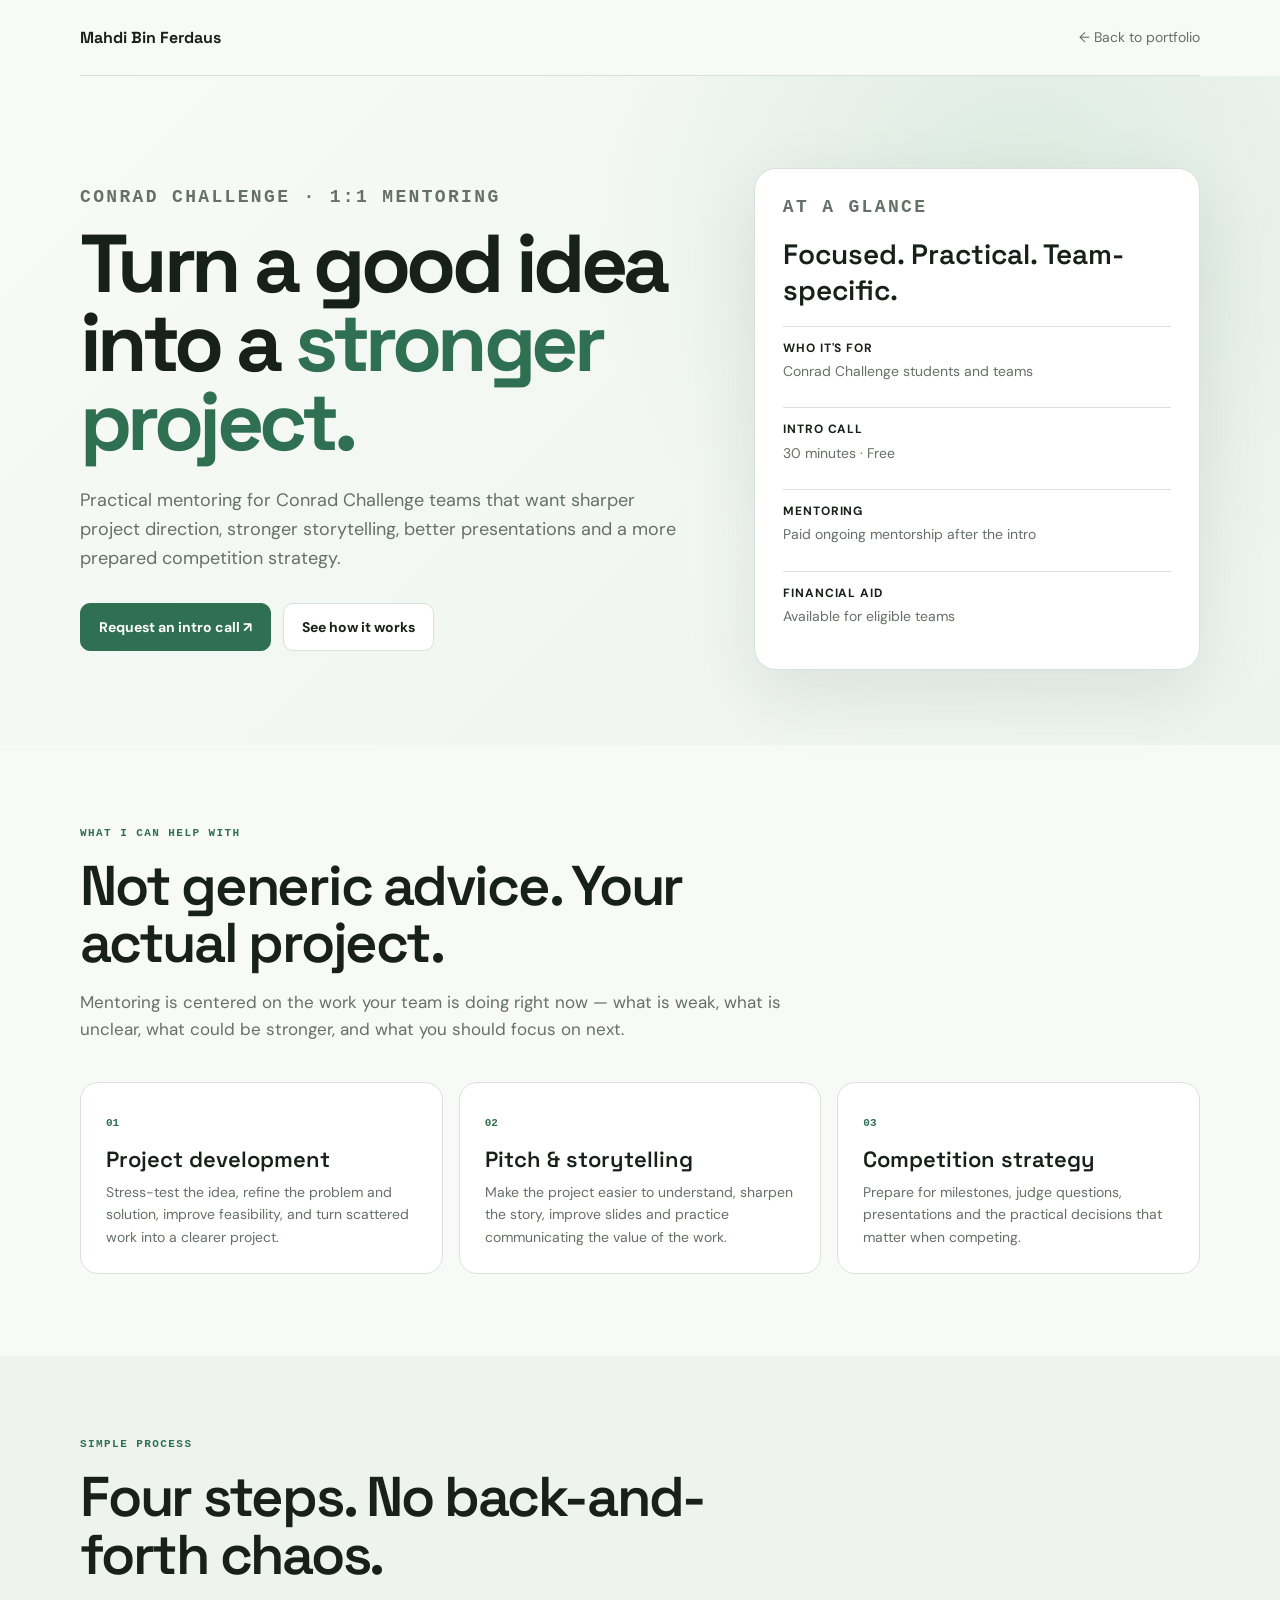
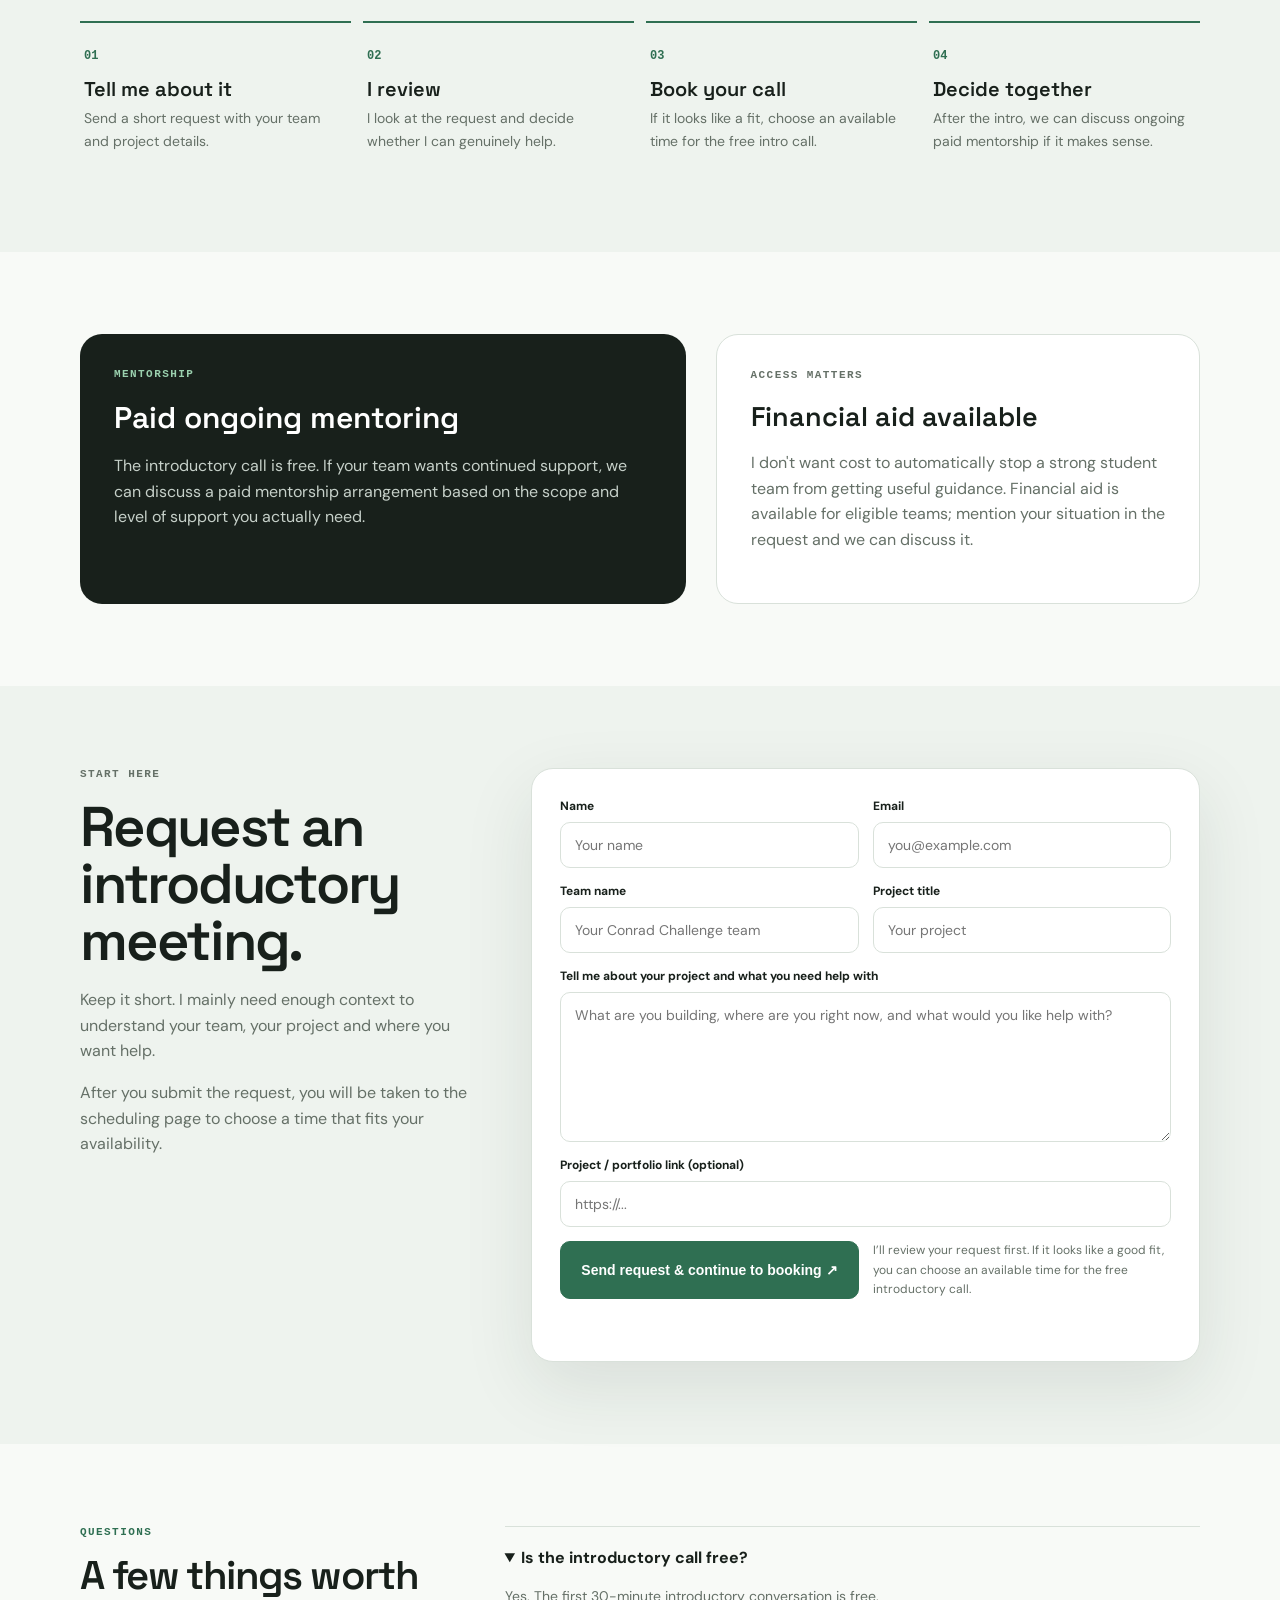
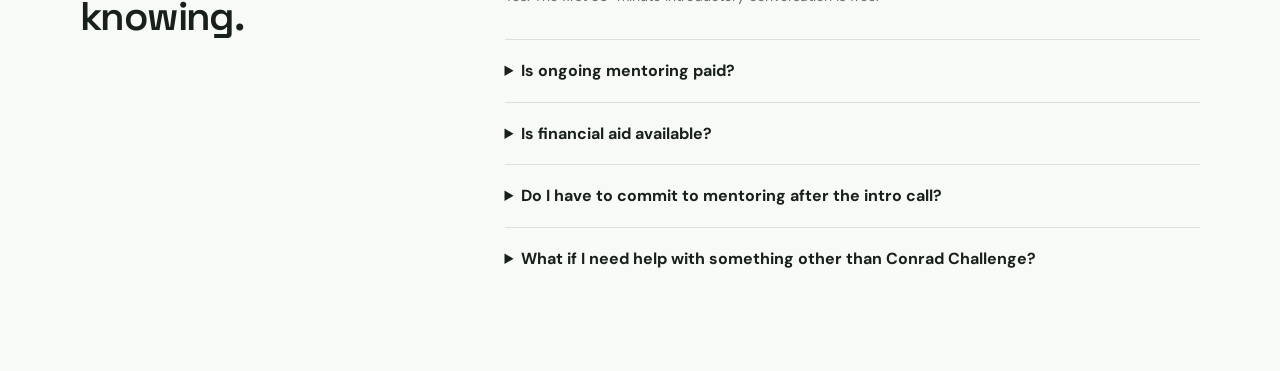
==== mentoring/index.html @ f562d72b "Add Conrad Challenge mentoring landing page" ====
<!DOCTYPE html>
<html lang="en">
<head>
<meta charset="UTF-8">
<meta name="viewport" content="width=device-width, initial-scale=1.0">
<meta name="description" content="Conrad Challenge mentoring by Mahdi Bin Ferdaus — practical project, technical, pitch and competition guidance for student teams.">
<title>Conrad Challenge Mentoring · Mahdi Bin Ferdaus</title>
<link rel="preconnect" href="https://fonts.googleapis.com">
<link rel="preconnect" href="https://fonts.gstatic.com" crossorigin>
<link href="https://fonts.googleapis.com/css2?family=DM+Sans:wght@400;500;600;700&family=Space+Grotesk:wght@500;600;700&display=swap" rel="stylesheet">
<style>
:root{--ink:#18201b;--slate:#657067;--signal:#2f6f52;--signal2:#1f553d;--paper:#f8faf7;--paper2:#eef3ee;--line:#d9e1da;--white:#fff;--shadow:0 24px 70px rgba(27,45,35,.10)}
*{box-sizing:border-box}html{scroll-behavior:smooth}body{margin:0;background:var(--paper);color:var(--ink);font-family:"DM Sans",sans-serif;line-height:1.6}.wrap{width:min(1120px,calc(100% - 36px));margin:auto}.nav{height:76px;display:flex;align-items:center;justify-content:space-between;border-bottom:1px solid var(--line)}.brand{font-family:"Space Grotesk";font-weight:700;color:var(--ink);text-decoration:none}.nav a:not(.brand){color:var(--slate);text-decoration:none;font-size:14px}.hero{padding:92px 0 75px;background:radial-gradient(circle at 80% 20%,#dcebe0 0,transparent 38%),linear-gradient(135deg,#f8faf7,#edf4ee)}.eyebrow{font:700 11px/1.2 monospace;letter-spacing:.13em;text-transform:uppercase;color:var(--signal);margin:0 0 17px}.hero-grid{display:grid;grid-template-columns:1.15fr .85fr;gap:70px;align-items:center}.hero h1{font:700 clamp(48px,7vw,82px)/.96 "Space Grotesk";letter-spacing:-.055em;margin:0 0 25px}.hero h1 span{color:var(--signal)}.hero p{font-size:18px;color:var(--slate);max-width:700px}.actions{display:flex;gap:12px;flex-wrap:wrap;margin-top:30px}.btn{display:inline-flex;align-items:center;justify-content:center;min-height:48px;padding:12px 18px;border-radius:10px;text-decoration:none;font-weight:700;font-size:14px;border:1px solid var(--line);cursor:pointer}.btn-primary{background:var(--signal);color:white;border-color:var(--signal)}.btn-primary:hover{background:var(--signal2)}.btn-ghost{color:var(--ink);background:white}.hero-card{background:white;border:1px solid var(--line);border-radius:22px;padding:28px;box-shadow:var(--shadow)}.hero-card strong{font:600 28px "Space Grotesk";display:block;margin-bottom:18px}.mini-list{display:grid;gap:12px}.mini-list div{padding:12px 0;border-top:1px solid var(--line)}.mini-list b{display:block;font-size:12px;text-transform:uppercase;letter-spacing:.08em}.mini-list span{color:var(--slate);font-size:14px}.section{padding:82px 0}.section.alt{background:var(--paper2)}.section-head{max-width:750px;margin-bottom:38px}.section h2{font:600 clamp(34px,5vw,56px)/1.02 "Space Grotesk";letter-spacing:-.04em;margin:0 0 18px}.section-head p:not(.eyebrow){color:var(--slate);font-size:17px}.cards{display:grid;grid-template-columns:repeat(3,1fr);gap:16px}.card{background:white;border:1px solid var(--line);border-radius:18px;padding:25px}.card .num{font:700 11px monospace;color:var(--signal)}.card h3{font:600 22px "Space Grotesk";margin:12px 0 8px}.card p{color:var(--slate);font-size:14px;margin:0}.process{display:grid;grid-template-columns:repeat(4,1fr);gap:12px}.step{border-top:2px solid var(--signal);padding:18px 4px}.step b{font:700 12px monospace;color:var(--signal)}.step h3{font:600 20px "Space Grotesk";margin:10px 0 5px}.step p{color:var(--slate);font-size:14px;margin:0}.price{display:grid;grid-template-columns:1fr .8fr;gap:30px;align-items:stretch}.price-card{background:var(--ink);color:white;border-radius:22px;padding:34px}.price-card h3{font:600 30px "Space Grotesk";margin:0 0 12px}.price-card p{color:#c6d0c9}.aid{background:white;border:1px solid var(--line);border-radius:22px;padding:34px}.aid h3{font:600 27px "Space Grotesk";margin:0 0 12px}.aid p{color:var(--slate)}.form-wrap{display:grid;grid-template-columns:.75fr 1.25fr;gap:50px;align-items:start}.form-copy p{color:var(--slate)}.form-card{background:white;border:1px solid var(--line);border-radius:22px;padding:28px;box-shadow:var(--shadow)}.form{display:grid;grid-template-columns:1fr 1fr;gap:14px}.field{display:grid;gap:6px}.field.full{grid-column:1/-1}.field label{font-size:12px;font-weight:700}.field input,.field textarea{width:100%;border:1px solid var(--line);border-radius:10px;padding:13px 14px;font:14px "DM Sans";color:var(--ink);outline:none;background:#fff}.field input:focus,.field textarea:focus{border-color:var(--signal);box-shadow:0 0 0 4px rgba(47,111,82,.08)}.field textarea{min-height:150px;resize:vertical}.note{font-size:12px;color:var(--slate);margin:0}.status{font-size:13px;color:var(--signal);min-height:20px}.faq{display:grid;grid-template-columns:.7fr 1.3fr;gap:50px}.faq h2{font-size:40px}.faq-list details{border-top:1px solid var(--line);padding:18px 0}.faq-list summary{font-weight:700;cursor:pointer}.faq-list p{color:var(--slate);font-size:14px;max-width:750px}.back{padding:30px 0}.back a{color:var(--slate);text-decoration:none;font-size:14px}@media(max-width:850px){.hero-grid,.price,.form-wrap,.faq{grid-template-columns:1fr}.cards{grid-template-columns:1fr}.process{grid-template-columns:1fr 1fr}.hero{padding-top:60px}}@media(max-width:600px){.form{grid-template-columns:1fr}.field.full{grid-column:auto}.process{grid-template-columns:1fr}.hero h1{font-size:52px}.section{padding:65px 0}.wrap{width:min(100% - 28px,1120px)}}
</style>
</head>
<body>
<header><div class="wrap nav"><a class="brand" href="/">Mahdi Bin Ferdaus</a><a href="/">← Back to portfolio</a></div></header>
<main>
<section class="hero"><div class="wrap hero-grid"><div><p class="eyebrow">Conrad Challenge · 1:1 Mentoring</p><h1>Turn a good idea into a <span>stronger project.</span></h1><p>Practical mentoring for Conrad Challenge teams that want sharper project direction, stronger storytelling, better presentations and a more prepared competition strategy.</p><div class="actions"><a class="btn btn-primary" href="#request">Request an intro call ↗</a><a class="btn btn-ghost" href="#how">See how it works</a></div></div><div class="hero-card"><p class="eyebrow">At a glance</p><strong>Focused. Practical. Team-specific.</strong><div class="mini-list"><div><b>Who it's for</b><span>Conrad Challenge students and teams</span></div><div><b>Intro call</b><span>30 minutes · Free</span></div><div><b>Mentoring</b><span>Paid ongoing mentorship after the intro</span></div><div><b>Financial aid</b><span>Available for eligible teams</span></div></div></div></div></section>
<section class="section"><div class="wrap"><div class="section-head"><p class="eyebrow">What I can help with</p><h2>Not generic advice. Your actual project.</h2><p>Mentoring is centered on the work your team is doing right now — what is weak, what is unclear, what could be stronger, and what you should focus on next.</p></div><div class="cards"><article class="card"><span class="num">01</span><h3>Project development</h3><p>Stress-test the idea, refine the problem and solution, improve feasibility, and turn scattered work into a clearer project.</p></article><article class="card"><span class="num">02</span><h3>Pitch & storytelling</h3><p>Make the project easier to understand, sharpen the story, improve slides and practice communicating the value of the work.</p></article><article class="card"><span class="num">03</span><h3>Competition strategy</h3><p>Prepare for milestones, judge questions, presentations and the practical decisions that matter when competing.</p></article></div></div></section>
<section class="section alt" id="how"><div class="wrap"><div class="section-head"><p class="eyebrow">Simple process</p><h2>Four steps. No back-and-forth chaos.</h2></div><div class="process"><div class="step"><b>01</b><h3>Tell me about it</h3><p>Send a short request with your team and project details.</p></div><div class="step"><b>02</b><h3>I review</h3><p>I look at the request and decide whether I can genuinely help.</p></div><div class="step"><b>03</b><h3>Book your call</h3><p>If it looks like a fit, choose an available time for the free intro call.</p></div><div class="step"><b>04</b><h3>Decide together</h3><p>After the intro, we can discuss ongoing paid mentorship if it makes sense.</p></div></div></div></section>
<section class="section"><div class="wrap price"><div class="price-card"><p class="eyebrow" style="color:#9ad0ae">Mentorship</p><h3>Paid ongoing mentoring</h3><p>The introductory call is free. If your team wants continued support, we can discuss a paid mentorship arrangement based on the scope and level of support you actually need.</p></div><div class="aid"><p class="eyebrow">Access matters</p><h3>Financial aid available</h3><p>I don't want cost to automatically stop a strong student team from getting useful guidance. Financial aid is available for eligible teams; mention your situation in the request and we can discuss it.</p></div></div></section>
<section class="section alt" id="request"><div class="wrap form-wrap"><div class="form-copy"><p class="eyebrow">Start here</p><h2>Request an introductory meeting.</h2><p>Keep it short. I mainly need enough context to understand your team, your project and where you want help.</p><p>After you submit the request, you will be taken to the scheduling page to choose a time that fits your availability.</p></div><div class="form-card"><form class="form" id="mentoringForm"><div class="field"><label for="name">Name</label><input id="name" name="name" placeholder="Your name" required></div><div class="field"><label for="email">Email</label><input id="email" name="email" type="email" placeholder="you@example.com" required></div><div class="field"><label for="team">Team name</label><input id="team" name="team_name" placeholder="Your Conrad Challenge team" required></div><div class="field"><label for="project">Project title</label><input id="project" name="project_title" placeholder="Your project" required></div><input type="hidden" name="competition" value="Conrad Challenge"><div class="field full"><label for="message">Tell me about your project and what you need help with</label><textarea id="message" name="message" placeholder="What are you building, where are you right now, and what would you like help with?" required></textarea></div><div class="field full"><label for="link">Project / portfolio link <span>(optional)</span></label><input id="link" name="project_link" placeholder="https://..."></div><button class="btn btn-primary full" type="submit">Send request & continue to booking ↗</button><p class="note full">I’ll review your request first. If it looks like a good fit, you can choose an available time for the free introductory call.</p><div class="status full" id="status" aria-live="polite"></div></form></div></div></section>
<section class="section"><div class="wrap faq"><div><p class="eyebrow">Questions</p><h2>A few things worth knowing.</h2></div><div class="faq-list"><details open><summary>Is the introductory call free?</summary><p>Yes. The first 30-minute introductory conversation is free.</p></details><details><summary>Is ongoing mentoring paid?</summary><p>Yes. Continued mentorship after the introductory call is paid, with the scope and terms discussed based on your team's needs.</p></details><details><summary>Is financial aid available?</summary><p>Yes. Financial aid is available for eligible teams. Mention your situation in the request so it can be considered.</p></details><details><summary>Do I have to commit to mentoring after the intro call?</summary><p>No. The introductory conversation is also a chance for both sides to decide whether working together makes sense.</p></details><details><summary>What if I need help with something other than Conrad Challenge?</summary><p>This page is specifically for Conrad Challenge mentoring. For other requests, please use the contact section on the main portfolio.</p></details></div></div></section>
</main>
<script>
const FORM_ENDPOINT='https://formspree.io/f/xqpzdavw';
const CALENDLY='https://calendly.com/ibnemahdi5/30min';
const form=document.getElementById('mentoringForm');
const status=document.getElementById('status');
form.addEventListener('submit',async e=>{e.preventDefault();const btn=form.querySelector('button');btn.disabled=true;btn.textContent='Sending…';status.textContent='';try{const r=await fetch(FORM_ENDPOINT,{method:'POST',body:new FormData(form),headers:{Accept:'application/json'}});if(!r.ok)throw new Error('Request failed');form.reset();status.textContent='Request sent. Opening the booking page…';setTimeout(()=>{window.location.href=CALENDLY},500)}catch(err){status.textContent='Something went wrong. Please try again.';btn.disabled=false;btn.textContent='Send request & continue to booking ↗'}});
</script>
</body>
</html>
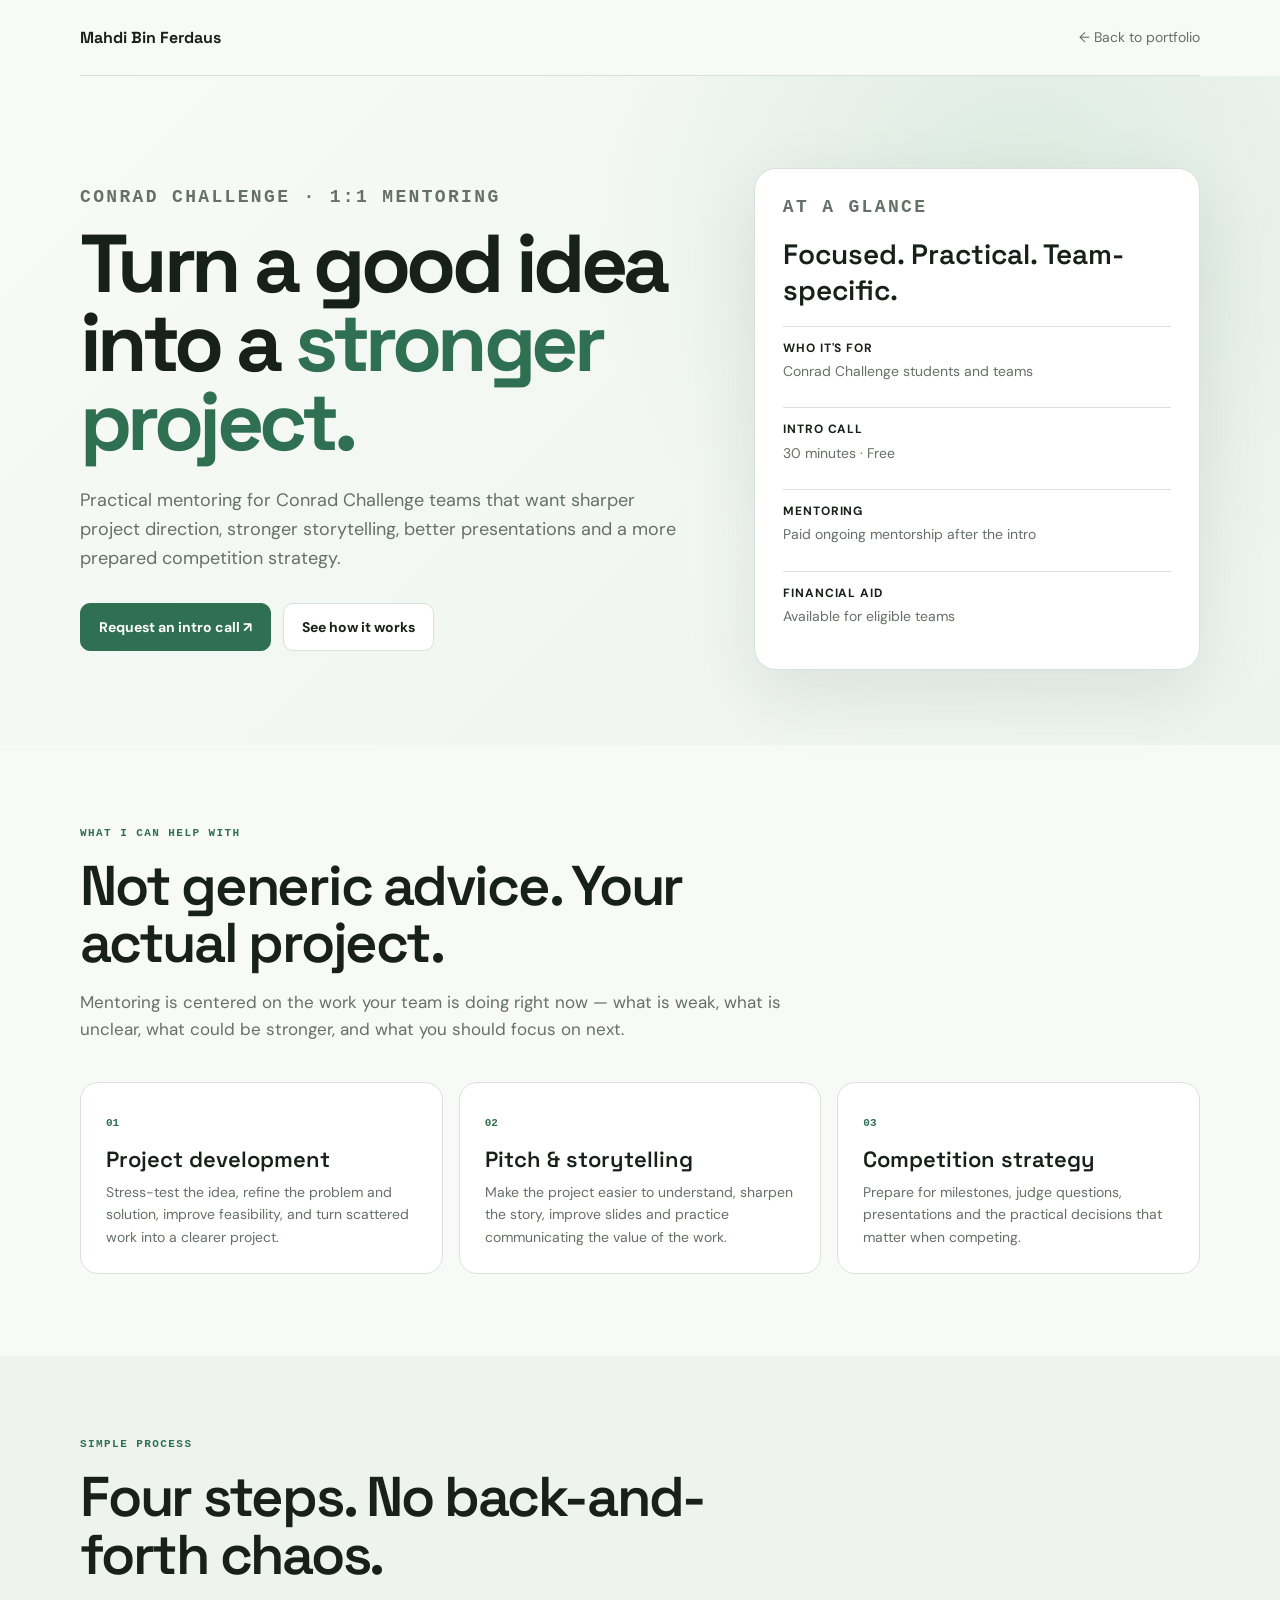
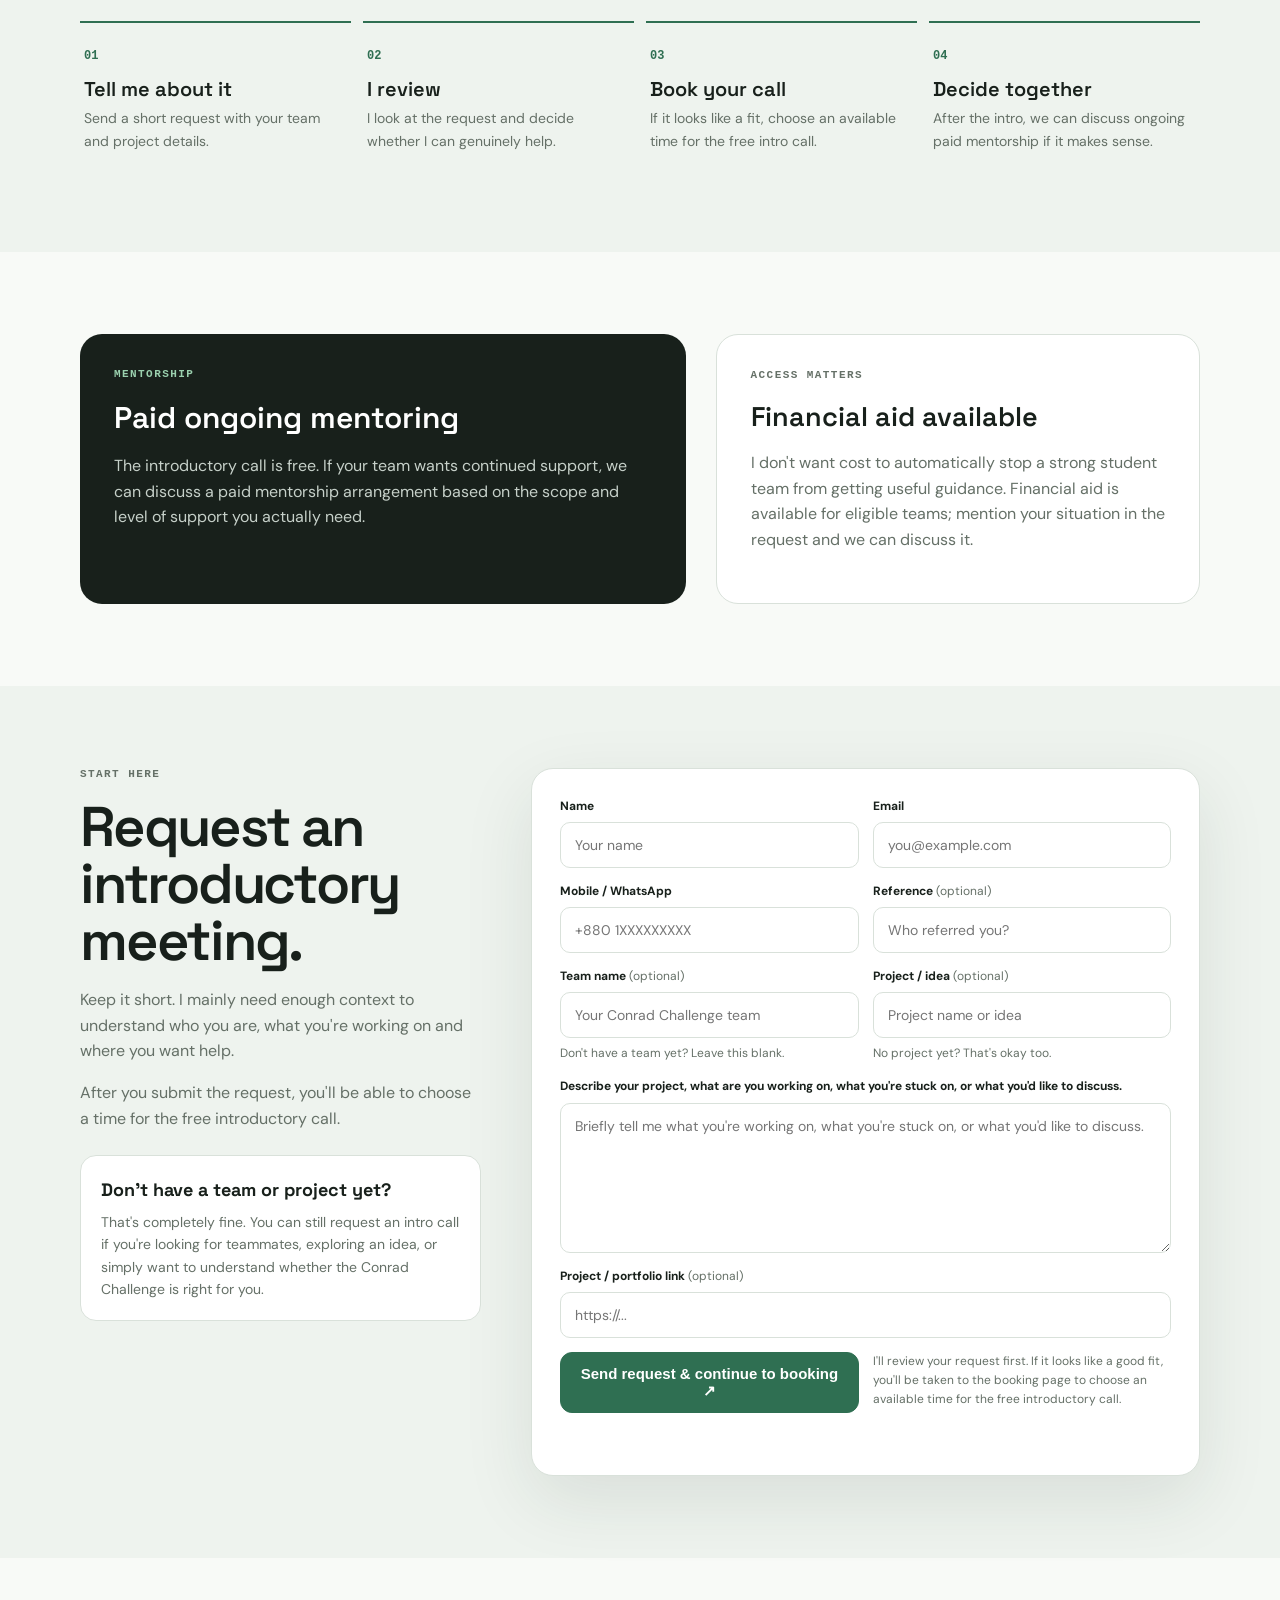
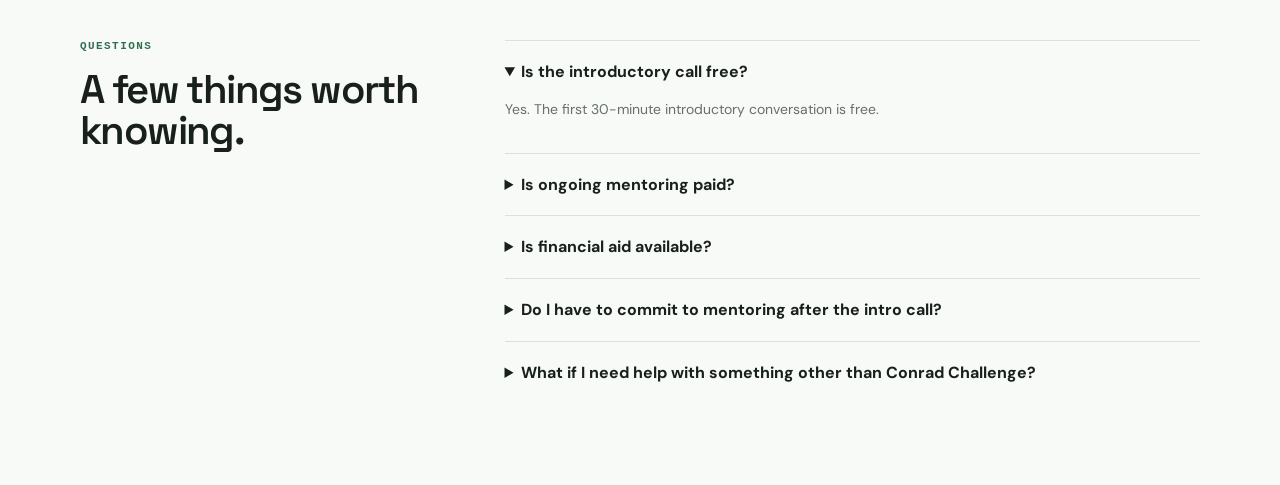
==== commit ea03bf24: "Refactor mentoring page layout and styles for improved user experience and clarity" ====
--- a/mentoring/index.html
+++ b/mentoring/index.html
@@ -1,34 +1,491 @@
 <!DOCTYPE html>
 <html lang="en">
-<head>
-<meta charset="UTF-8">
-<meta name="viewport" content="width=device-width, initial-scale=1.0">
-<meta name="description" content="Conrad Challenge mentoring by Mahdi Bin Ferdaus — practical project, technical, pitch and competition guidance for student teams.">
-<title>Conrad Challenge Mentoring · Mahdi Bin Ferdaus</title>
-<link rel="preconnect" href="https://fonts.googleapis.com">
-<link rel="preconnect" href="https://fonts.gstatic.com" crossorigin>
-<link href="https://fonts.googleapis.com/css2?family=DM+Sans:wght@400;500;600;700&family=Space+Grotesk:wght@500;600;700&display=swap" rel="stylesheet">
-<style>
-:root{--ink:#18201b;--slate:#657067;--signal:#2f6f52;--signal2:#1f553d;--paper:#f8faf7;--paper2:#eef3ee;--line:#d9e1da;--white:#fff;--shadow:0 24px 70px rgba(27,45,35,.10)}
+ <head>
+  <meta charset="utf-8"/>
+  <meta content="width=device-width, initial-scale=1.0" name="viewport"/>
+  <meta content="Conrad Challenge mentoring by Mahdi Bin Ferdaus &mdash; practical project, technical, pitch and competition guidance for student teams." name="description"/>
+  <title>
+   Conrad Challenge Mentoring &middot; Mahdi Bin Ferdaus
+  </title>
+  <link href="https://fonts.googleapis.com" rel="preconnect"/>
+  <link crossorigin="" href="https://fonts.gstatic.com" rel="preconnect"/>
+  <link href="https://fonts.googleapis.com/css2?family=DM+Sans:wght@400;500;600;700&amp;family=Space+Grotesk:wght@500;600;700&amp;display=swap" rel="stylesheet"/>
+  <style>
+   :root{--ink:#18201b;--slate:#657067;--signal:#2f6f52;--signal2:#1f553d;--paper:#f8faf7;--paper2:#eef3ee;--line:#d9e1da;--white:#fff;--shadow:0 24px 70px rgba(27,45,35,.10)}
 *{box-sizing:border-box}html{scroll-behavior:smooth}body{margin:0;background:var(--paper);color:var(--ink);font-family:"DM Sans",sans-serif;line-height:1.6}.wrap{width:min(1120px,calc(100% - 36px));margin:auto}.nav{height:76px;display:flex;align-items:center;justify-content:space-between;border-bottom:1px solid var(--line)}.brand{font-family:"Space Grotesk";font-weight:700;color:var(--ink);text-decoration:none}.nav a:not(.brand){color:var(--slate);text-decoration:none;font-size:14px}.hero{padding:92px 0 75px;background:radial-gradient(circle at 80% 20%,#dcebe0 0,transparent 38%),linear-gradient(135deg,#f8faf7,#edf4ee)}.eyebrow{font:700 11px/1.2 monospace;letter-spacing:.13em;text-transform:uppercase;color:var(--signal);margin:0 0 17px}.hero-grid{display:grid;grid-template-columns:1.15fr .85fr;gap:70px;align-items:center}.hero h1{font:700 clamp(48px,7vw,82px)/.96 "Space Grotesk";letter-spacing:-.055em;margin:0 0 25px}.hero h1 span{color:var(--signal)}.hero p{font-size:18px;color:var(--slate);max-width:700px}.actions{display:flex;gap:12px;flex-wrap:wrap;margin-top:30px}.btn{display:inline-flex;align-items:center;justify-content:center;min-height:48px;padding:12px 18px;border-radius:10px;text-decoration:none;font-weight:700;font-size:14px;border:1px solid var(--line);cursor:pointer}.btn-primary{background:var(--signal);color:white;border-color:var(--signal)}.btn-primary:hover{background:var(--signal2)}.btn-ghost{color:var(--ink);background:white}.hero-card{background:white;border:1px solid var(--line);border-radius:22px;padding:28px;box-shadow:var(--shadow)}.hero-card strong{font:600 28px "Space Grotesk";display:block;margin-bottom:18px}.mini-list{display:grid;gap:12px}.mini-list div{padding:12px 0;border-top:1px solid var(--line)}.mini-list b{display:block;font-size:12px;text-transform:uppercase;letter-spacing:.08em}.mini-list span{color:var(--slate);font-size:14px}.section{padding:82px 0}.section.alt{background:var(--paper2)}.section-head{max-width:750px;margin-bottom:38px}.section h2{font:600 clamp(34px,5vw,56px)/1.02 "Space Grotesk";letter-spacing:-.04em;margin:0 0 18px}.section-head p:not(.eyebrow){color:var(--slate);font-size:17px}.cards{display:grid;grid-template-columns:repeat(3,1fr);gap:16px}.card{background:white;border:1px solid var(--line);border-radius:18px;padding:25px}.card .num{font:700 11px monospace;color:var(--signal)}.card h3{font:600 22px "Space Grotesk";margin:12px 0 8px}.card p{color:var(--slate);font-size:14px;margin:0}.process{display:grid;grid-template-columns:repeat(4,1fr);gap:12px}.step{border-top:2px solid var(--signal);padding:18px 4px}.step b{font:700 12px monospace;color:var(--signal)}.step h3{font:600 20px "Space Grotesk";margin:10px 0 5px}.step p{color:var(--slate);font-size:14px;margin:0}.price{display:grid;grid-template-columns:1fr .8fr;gap:30px;align-items:stretch}.price-card{background:var(--ink);color:white;border-radius:22px;padding:34px}.price-card h3{font:600 30px "Space Grotesk";margin:0 0 12px}.price-card p{color:#c6d0c9}.aid{background:white;border:1px solid var(--line);border-radius:22px;padding:34px}.aid h3{font:600 27px "Space Grotesk";margin:0 0 12px}.aid p{color:var(--slate)}.form-wrap{display:grid;grid-template-columns:.75fr 1.25fr;gap:50px;align-items:start}.form-copy p{color:var(--slate)}.form-card{background:white;border:1px solid var(--line);border-radius:22px;padding:28px;box-shadow:var(--shadow)}.form{display:grid;grid-template-columns:1fr 1fr;gap:14px}.field{display:grid;gap:6px}.field.full{grid-column:1/-1}.field label{font-size:12px;font-weight:700}.field input,.field textarea{width:100%;border:1px solid var(--line);border-radius:10px;padding:13px 14px;font:14px "DM Sans";color:var(--ink);outline:none;background:#fff}.field input:focus,.field textarea:focus{border-color:var(--signal);box-shadow:0 0 0 4px rgba(47,111,82,.08)}.field textarea{min-height:150px;resize:vertical}.note{font-size:12px;color:var(--slate);margin:0}.status{font-size:13px;color:var(--signal);min-height:20px}.faq{display:grid;grid-template-columns:.7fr 1.3fr;gap:50px}.faq h2{font-size:40px}.faq-list details{border-top:1px solid var(--line);padding:18px 0}.faq-list summary{font-weight:700;cursor:pointer}.faq-list p{color:var(--slate);font-size:14px;max-width:750px}.back{padding:30px 0}.back a{color:var(--slate);text-decoration:none;font-size:14px}@media(max-width:850px){.hero-grid,.price,.form-wrap,.faq{grid-template-columns:1fr}.cards{grid-template-columns:1fr}.process{grid-template-columns:1fr 1fr}.hero{padding-top:60px}}@media(max-width:600px){.form{grid-template-columns:1fr}.field.full{grid-column:auto}.process{grid-template-columns:1fr}.hero h1{font-size:52px}.section{padding:65px 0}.wrap{width:min(100% - 28px,1120px)}}
-</style>
-</head>
-<body>
-<header><div class="wrap nav"><a class="brand" href="/">Mahdi Bin Ferdaus</a><a href="/">← Back to portfolio</a></div></header>
-<main>
-<section class="hero"><div class="wrap hero-grid"><div><p class="eyebrow">Conrad Challenge · 1:1 Mentoring</p><h1>Turn a good idea into a <span>stronger project.</span></h1><p>Practical mentoring for Conrad Challenge teams that want sharper project direction, stronger storytelling, better presentations and a more prepared competition strategy.</p><div class="actions"><a class="btn btn-primary" href="#request">Request an intro call ↗</a><a class="btn btn-ghost" href="#how">See how it works</a></div></div><div class="hero-card"><p class="eyebrow">At a glance</p><strong>Focused. Practical. Team-specific.</strong><div class="mini-list"><div><b>Who it's for</b><span>Conrad Challenge students and teams</span></div><div><b>Intro call</b><span>30 minutes · Free</span></div><div><b>Mentoring</b><span>Paid ongoing mentorship after the intro</span></div><div><b>Financial aid</b><span>Available for eligible teams</span></div></div></div></div></section>
-<section class="section"><div class="wrap"><div class="section-head"><p class="eyebrow">What I can help with</p><h2>Not generic advice. Your actual project.</h2><p>Mentoring is centered on the work your team is doing right now — what is weak, what is unclear, what could be stronger, and what you should focus on next.</p></div><div class="cards"><article class="card"><span class="num">01</span><h3>Project development</h3><p>Stress-test the idea, refine the problem and solution, improve feasibility, and turn scattered work into a clearer project.</p></article><article class="card"><span class="num">02</span><h3>Pitch & storytelling</h3><p>Make the project easier to understand, sharpen the story, improve slides and practice communicating the value of the work.</p></article><article class="card"><span class="num">03</span><h3>Competition strategy</h3><p>Prepare for milestones, judge questions, presentations and the practical decisions that matter when competing.</p></article></div></div></section>
-<section class="section alt" id="how"><div class="wrap"><div class="section-head"><p class="eyebrow">Simple process</p><h2>Four steps. No back-and-forth chaos.</h2></div><div class="process"><div class="step"><b>01</b><h3>Tell me about it</h3><p>Send a short request with your team and project details.</p></div><div class="step"><b>02</b><h3>I review</h3><p>I look at the request and decide whether I can genuinely help.</p></div><div class="step"><b>03</b><h3>Book your call</h3><p>If it looks like a fit, choose an available time for the free intro call.</p></div><div class="step"><b>04</b><h3>Decide together</h3><p>After the intro, we can discuss ongoing paid mentorship if it makes sense.</p></div></div></div></section>
-<section class="section"><div class="wrap price"><div class="price-card"><p class="eyebrow" style="color:#9ad0ae">Mentorship</p><h3>Paid ongoing mentoring</h3><p>The introductory call is free. If your team wants continued support, we can discuss a paid mentorship arrangement based on the scope and level of support you actually need.</p></div><div class="aid"><p class="eyebrow">Access matters</p><h3>Financial aid available</h3><p>I don't want cost to automatically stop a strong student team from getting useful guidance. Financial aid is available for eligible teams; mention your situation in the request and we can discuss it.</p></div></div></section>
-<section class="section alt" id="request"><div class="wrap form-wrap"><div class="form-copy"><p class="eyebrow">Start here</p><h2>Request an introductory meeting.</h2><p>Keep it short. I mainly need enough context to understand your team, your project and where you want help.</p><p>After you submit the request, you will be taken to the scheduling page to choose a time that fits your availability.</p></div><div class="form-card"><form class="form" id="mentoringForm"><div class="field"><label for="name">Name</label><input id="name" name="name" placeholder="Your name" required></div><div class="field"><label for="email">Email</label><input id="email" name="email" type="email" placeholder="you@example.com" required></div><div class="field"><label for="team">Team name</label><input id="team" name="team_name" placeholder="Your Conrad Challenge team" required></div><div class="field"><label for="project">Project title</label><input id="project" name="project_title" placeholder="Your project" required></div><input type="hidden" name="competition" value="Conrad Challenge"><div class="field full"><label for="message">Tell me about your project and what you need help with</label><textarea id="message" name="message" placeholder="What are you building, where are you right now, and what would you like help with?" required></textarea></div><div class="field full"><label for="link">Project / portfolio link <span>(optional)</span></label><input id="link" name="project_link" placeholder="https://..."></div><button class="btn btn-primary full" type="submit">Send request & continue to booking ↗</button><p class="note full">I’ll review your request first. If it looks like a good fit, you can choose an available time for the free introductory call.</p><div class="status full" id="status" aria-live="polite"></div></form></div></div></section>
-<section class="section"><div class="wrap faq"><div><p class="eyebrow">Questions</p><h2>A few things worth knowing.</h2></div><div class="faq-list"><details open><summary>Is the introductory call free?</summary><p>Yes. The first 30-minute introductory conversation is free.</p></details><details><summary>Is ongoing mentoring paid?</summary><p>Yes. Continued mentorship after the introductory call is paid, with the scope and terms discussed based on your team's needs.</p></details><details><summary>Is financial aid available?</summary><p>Yes. Financial aid is available for eligible teams. Mention your situation in the request so it can be considered.</p></details><details><summary>Do I have to commit to mentoring after the intro call?</summary><p>No. The introductory conversation is also a chance for both sides to decide whether working together makes sense.</p></details><details><summary>What if I need help with something other than Conrad Challenge?</summary><p>This page is specifically for Conrad Challenge mentoring. For other requests, please use the contact section on the main portfolio.</p></details></div></div></section>
-</main>
-<script>
-const FORM_ENDPOINT='https://formspree.io/f/xqpzdavw';
-const CALENDLY='https://calendly.com/ibnemahdi5/30min';
-const form=document.getElementById('mentoringForm');
-const status=document.getElementById('status');
-form.addEventListener('submit',async e=>{e.preventDefault();const btn=form.querySelector('button');btn.disabled=true;btn.textContent='Sending…';status.textContent='';try{const r=await fetch(FORM_ENDPOINT,{method:'POST',body:new FormData(form),headers:{Accept:'application/json'}});if(!r.ok)throw new Error('Request failed');form.reset();status.textContent='Request sent. Opening the booking page…';setTimeout(()=>{window.location.href=CALENDLY},500)}catch(err){status.textContent='Something went wrong. Please try again.';btn.disabled=false;btn.textContent='Send request & continue to booking ↗'}});
-</script>
-</body>
+
+
+/* Mentoring request form additions */
+.form-copy .callout {
+    margin-top: 24px;
+    padding: 20px;
+    background: white;
+    border: 1px solid var(--line);
+    border-radius: 16px;
+}
+
+.form-copy .callout strong {
+    display: block;
+    font-family: "Space Grotesk";
+    font-size: 18px;
+    margin-bottom: 6px;
+}
+
+.form-copy .callout p {
+    margin: 0;
+    font-size: 14px;
+}
+
+.field label span {
+    color: var(--slate);
+    font-weight: 400;
+}
+
+.field-help {
+    color: var(--slate);
+    font-size: 12px;
+    margin: 0;
+}
+
+.submit-button {
+    width: 100%;
+    min-height: 54px;
+    border-radius: 12px;
+    font-size: 15px;
+}
+  </style>
+ </head>
+ <body>
+  <header>
+   <div class="wrap nav">
+    <a class="brand" href="/">
+     Mahdi Bin Ferdaus
+    </a>
+    <a href="/">
+     &larr; Back to portfolio
+    </a>
+   </div>
+  </header>
+  <main>
+   <section class="hero">
+    <div class="wrap hero-grid">
+     <div>
+      <p class="eyebrow">
+       Conrad Challenge &middot; 1:1 Mentoring
+      </p>
+      <h1>
+       Turn a good idea into a
+       <span>
+        stronger project.
+       </span>
+      </h1>
+      <p>
+       Practical mentoring for Conrad Challenge teams that want sharper project direction, stronger storytelling, better presentations and a more prepared competition strategy.
+      </p>
+      <div class="actions">
+       <a class="btn btn-primary" href="#request">
+        Request an intro call &nearrow;
+       </a>
+       <a class="btn btn-ghost" href="#how">
+        See how it works
+       </a>
+      </div>
+     </div>
+     <div class="hero-card">
+      <p class="eyebrow">
+       At a glance
+      </p>
+      <strong>
+       Focused. Practical. Team-specific.
+      </strong>
+      <div class="mini-list">
+       <div>
+        <b>
+         Who it's for
+        </b>
+        <span>
+         Conrad Challenge students and teams
+        </span>
+       </div>
+       <div>
+        <b>
+         Intro call
+        </b>
+        <span>
+         30 minutes &middot; Free
+        </span>
+       </div>
+       <div>
+        <b>
+         Mentoring
+        </b>
+        <span>
+         Paid ongoing mentorship after the intro
+        </span>
+       </div>
+       <div>
+        <b>
+         Financial aid
+        </b>
+        <span>
+         Available for eligible teams
+        </span>
+       </div>
+      </div>
+     </div>
+    </div>
+   </section>
+   <section class="section">
+    <div class="wrap">
+     <div class="section-head">
+      <p class="eyebrow">
+       What I can help with
+      </p>
+      <h2>
+       Not generic advice. Your actual project.
+      </h2>
+      <p>
+       Mentoring is centered on the work your team is doing right now &mdash; what is weak, what is unclear, what could be stronger, and what you should focus on next.
+      </p>
+     </div>
+     <div class="cards">
+      <article class="card">
+       <span class="num">
+        01
+       </span>
+       <h3>
+        Project development
+       </h3>
+       <p>
+        Stress-test the idea, refine the problem and solution, improve feasibility, and turn scattered work into a clearer project.
+       </p>
+      </article>
+      <article class="card">
+       <span class="num">
+        02
+       </span>
+       <h3>
+        Pitch &amp; storytelling
+       </h3>
+       <p>
+        Make the project easier to understand, sharpen the story, improve slides and practice communicating the value of the work.
+       </p>
+      </article>
+      <article class="card">
+       <span class="num">
+        03
+       </span>
+       <h3>
+        Competition strategy
+       </h3>
+       <p>
+        Prepare for milestones, judge questions, presentations and the practical decisions that matter when competing.
+       </p>
+      </article>
+     </div>
+    </div>
+   </section>
+   <section class="section alt" id="how">
+    <div class="wrap">
+     <div class="section-head">
+      <p class="eyebrow">
+       Simple process
+      </p>
+      <h2>
+       Four steps. No back-and-forth chaos.
+      </h2>
+     </div>
+     <div class="process">
+      <div class="step">
+       <b>
+        01
+       </b>
+       <h3>
+        Tell me about it
+       </h3>
+       <p>
+        Send a short request with your team and project details.
+       </p>
+      </div>
+      <div class="step">
+       <b>
+        02
+       </b>
+       <h3>
+        I review
+       </h3>
+       <p>
+        I look at the request and decide whether I can genuinely help.
+       </p>
+      </div>
+      <div class="step">
+       <b>
+        03
+       </b>
+       <h3>
+        Book your call
+       </h3>
+       <p>
+        If it looks like a fit, choose an available time for the free intro call.
+       </p>
+      </div>
+      <div class="step">
+       <b>
+        04
+       </b>
+       <h3>
+        Decide together
+       </h3>
+       <p>
+        After the intro, we can discuss ongoing paid mentorship if it makes sense.
+       </p>
+      </div>
+     </div>
+    </div>
+   </section>
+   <section class="section">
+    <div class="wrap price">
+     <div class="price-card">
+      <p class="eyebrow" style="color:#9ad0ae">
+       Mentorship
+      </p>
+      <h3>
+       Paid ongoing mentoring
+      </h3>
+      <p>
+       The introductory call is free. If your team wants continued support, we can discuss a paid mentorship arrangement based on the scope and level of support you actually need.
+      </p>
+     </div>
+     <div class="aid">
+      <p class="eyebrow">
+       Access matters
+      </p>
+      <h3>
+       Financial aid available
+      </h3>
+      <p>
+       I don't want cost to automatically stop a strong student team from getting useful guidance. Financial aid is available for eligible teams; mention your situation in the request and we can discuss it.
+      </p>
+     </div>
+    </div>
+   </section>
+   <section class="section alt" id="request">
+    <div class="wrap form-wrap">
+     <div class="form-copy">
+      <p class="eyebrow">
+       Start here
+      </p>
+      <h2>
+       Request an introductory meeting.
+      </h2>
+      <p>
+       Keep it short. I mainly need enough context to understand who you are, what you're working on and where you want help.
+      </p>
+      <p>
+       After you submit the request, you'll be able to choose a time for the free introductory call.
+      </p>
+      <div class="callout">
+       <strong>
+        Don't have a team or project yet?
+       </strong>
+       <p>
+        That's completely fine. You can still request an intro call if you're looking for teammates, exploring an idea, or simply want to understand whether the Conrad Challenge is right for you.
+       </p>
+      </div>
+     </div>
+     <div class="form-card">
+      <form class="form" id="mentoringForm">
+       <div class="field">
+        <label for="name">
+         Name
+        </label>
+        <input id="name" name="name" placeholder="Your name" required="" type="text"/>
+       </div>
+       <div class="field">
+        <label for="email">
+         Email
+        </label>
+        <input id="email" name="email" placeholder="you@example.com" required="" type="email"/>
+       </div>
+       <div class="field">
+        <label for="mobile">
+         Mobile / WhatsApp
+        </label>
+        <input id="mobile" name="mobile" placeholder="+880 1XXXXXXXXX" required="" type="tel"/>
+       </div>
+       <div class="field">
+        <label for="reference">
+         Reference
+         <span>
+          (optional)
+         </span>
+        </label>
+        <input id="reference" name="reference" placeholder="Who referred you?" type="text"/>
+       </div>
+       <div class="field">
+        <label for="team">
+         Team name
+         <span>
+          (optional)
+         </span>
+        </label>
+        <input id="team" name="team_name" placeholder="Your Conrad Challenge team" type="text"/>
+        <p class="field-help">
+         Don't have a team yet? Leave this blank.
+        </p>
+       </div>
+       <div class="field">
+        <label for="project">
+         Project / idea
+         <span>
+          (optional)
+         </span>
+        </label>
+        <input id="project" name="project_title" placeholder="Project name or idea" type="text"/>
+        <p class="field-help">
+         No project yet? That's okay too.
+        </p>
+       </div>
+       <input name="competition" type="hidden" value="Conrad Challenge"/>
+       <div class="field full">
+        <label for="message">
+        Describe your project, what are you working on, what you're stuck on, or what you'd like to discuss.
+        </label>
+        <textarea id="message" name="message" placeholder="Briefly tell me what you're working on, what you're stuck on, or what you'd like to discuss." required=""></textarea>
+       </div>
+       <div class="field full">
+        <label for="link">
+         Project / portfolio link
+         <span>
+          (optional)
+         </span>
+        </label>
+        <input id="link" name="project_link" placeholder="https://..." type="url"/>
+       </div>
+       <button class="btn btn-primary submit-button full" type="submit">
+        Send request &amp; continue to booking &nearrow;
+       </button>
+       <p class="note full">
+        I'll review your request first. If it looks like a good fit, you'll be taken to the booking page to choose an available time for the free introductory call.
+       </p>
+       <div aria-live="polite" class="status full" id="status">
+       </div>
+      </form>
+     </div>
+    </div>
+   </section>
+   <section class="section">
+    <div class="wrap faq">
+     <div>
+      <p class="eyebrow">
+       Questions
+      </p>
+      <h2>
+       A few things worth knowing.
+      </h2>
+     </div>
+     <div class="faq-list">
+      <details open="">
+       <summary>
+        Is the introductory call free?
+       </summary>
+       <p>
+        Yes. The first 30-minute introductory conversation is free.
+       </p>
+      </details>
+      <details>
+       <summary>
+        Is ongoing mentoring paid?
+       </summary>
+       <p>
+        Yes. Continued mentorship after the introductory call is paid, with the scope and terms discussed based on your team's needs.
+       </p>
+      </details>
+      <details>
+       <summary>
+        Is financial aid available?
+       </summary>
+       <p>
+        Yes. Financial aid is available for eligible teams. Mention your situation in the request so it can be considered.
+       </p>
+      </details>
+      <details>
+       <summary>
+        Do I have to commit to mentoring after the intro call?
+       </summary>
+       <p>
+        No. The introductory conversation is also a chance for both sides to decide whether working together makes sense.
+       </p>
+      </details>
+      <details>
+       <summary>
+        What if I need help with something other than Conrad Challenge?
+       </summary>
+       <p>
+        This page is specifically for Conrad Challenge mentoring. For other requests, please use the contact section on the main portfolio.
+       </p>
+      </details>
+     </div>
+    </div>
+   </section>
+  </main>
+  <script>
+   const FORM_ENDPOINT =
+    "https://formspree.io/f/xqpzdavw";
+
+const CALENDLY =
+    "https://calendly.com/ibnemahdi5/30min";
+
+const form =
+    document.getElementById("mentoringForm");
+
+const status =
+    document.getElementById("status");
+
+form.addEventListener("submit", async (event) => {
+    event.preventDefault();
+
+    const button =
+        form.querySelector("button");
+
+    button.disabled = true;
+    button.textContent = "Sending…";
+    status.textContent = "";
+
+    try {
+        const response = await fetch(
+            FORM_ENDPOINT,
+            {
+                method: "POST",
+                body: new FormData(form),
+                headers: {
+                    Accept: "application/json"
+                }
+            }
+        );
+
+        if (!response.ok) {
+            throw new Error("Request failed");
+        }
+
+        form.reset();
+
+        status.textContent =
+            "Request sent. Opening the booking page…";
+
+        setTimeout(() => {
+            window.location.href = CALENDLY;
+        }, 500);
+
+    } catch (error) {
+        status.textContent =
+            "Something went wrong. Please try again.";
+
+        button.disabled = false;
+        button.textContent =
+            "Send request & continue to booking ↗";
+    }
+});
+  </script>
+ </body>
 </html>
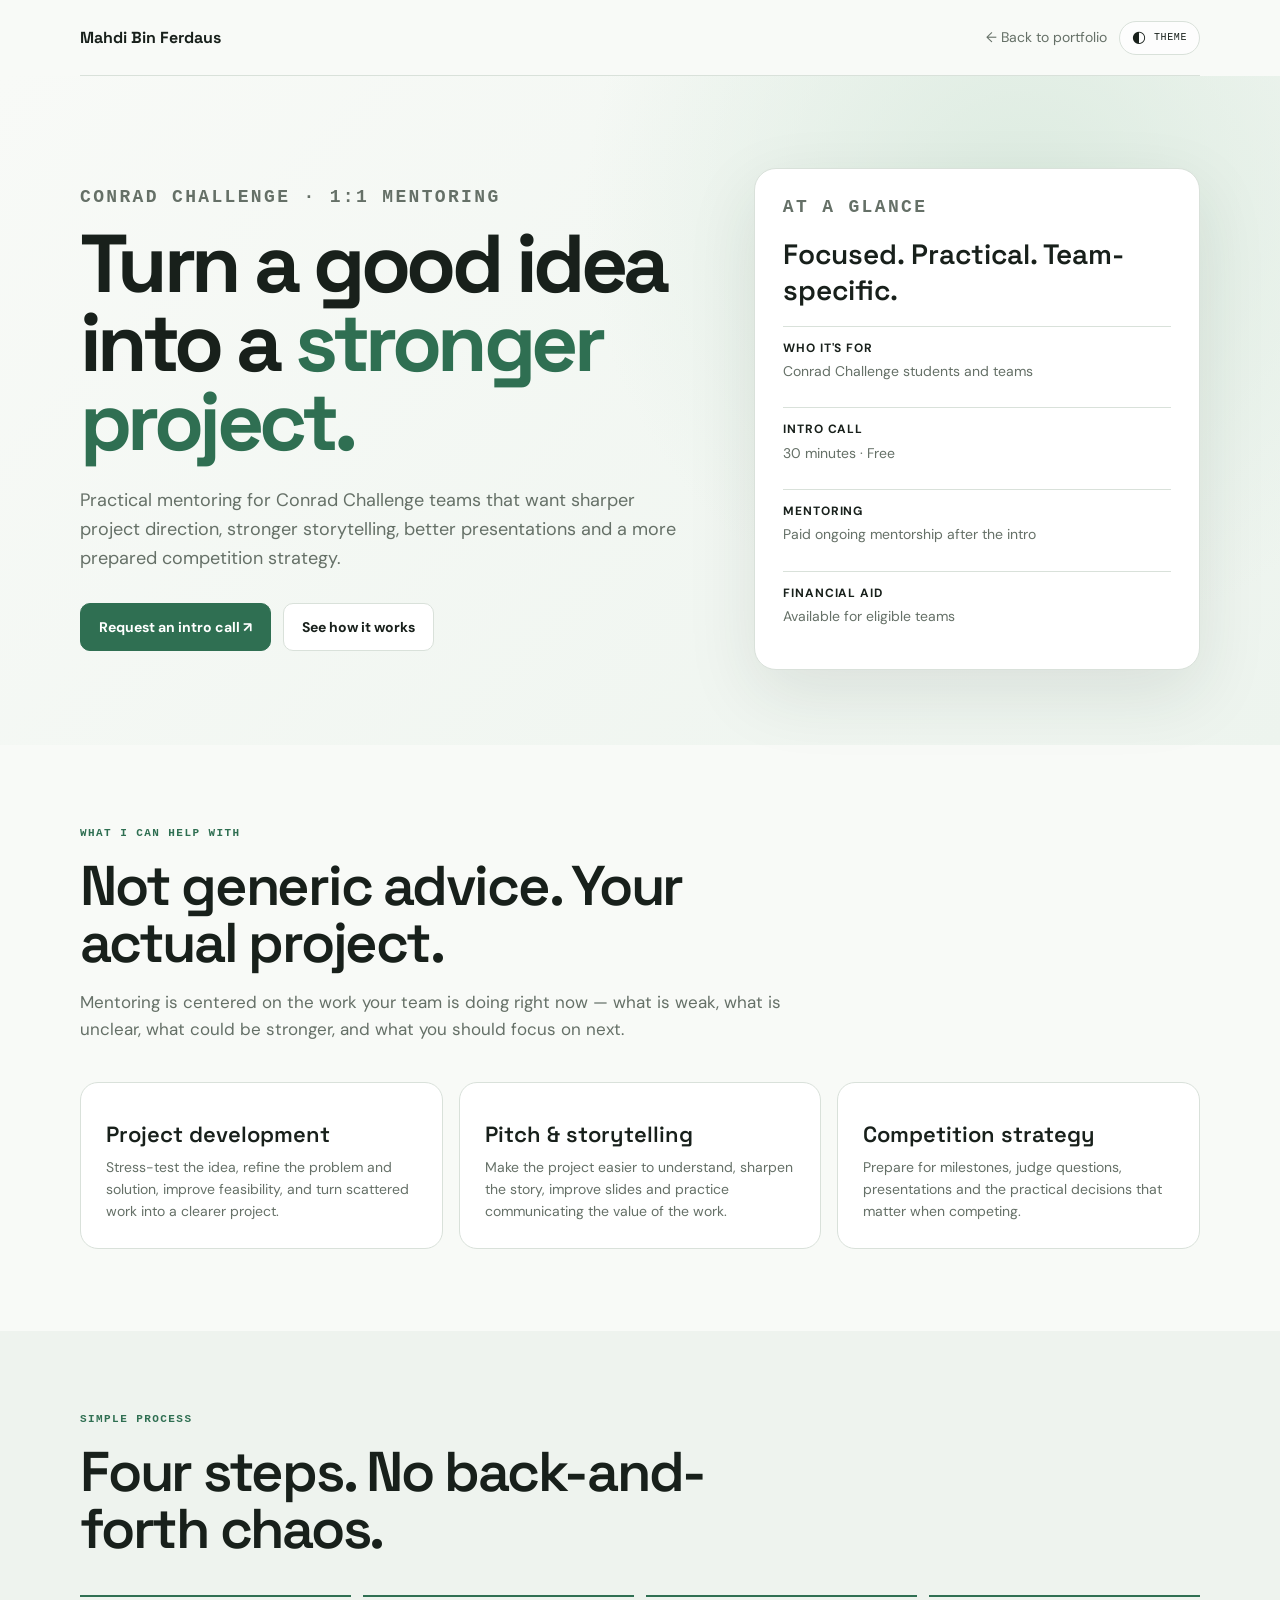
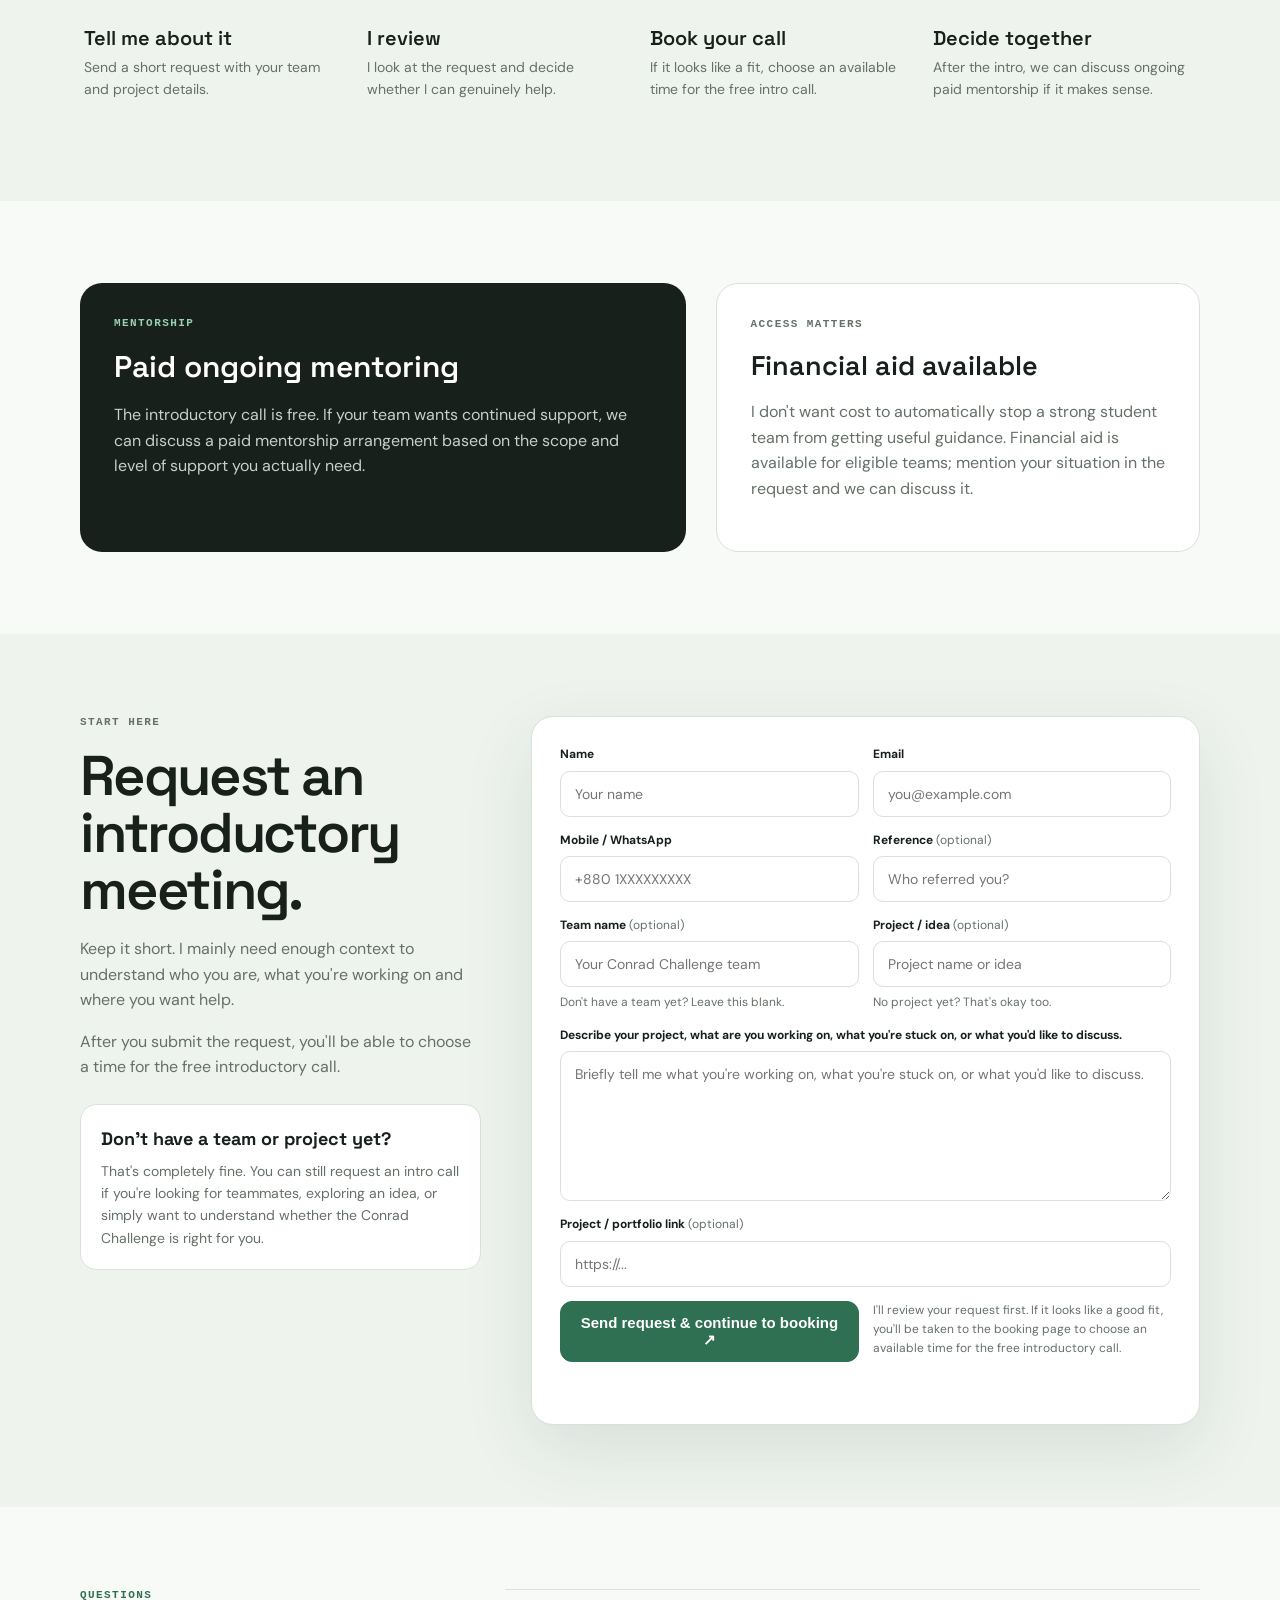
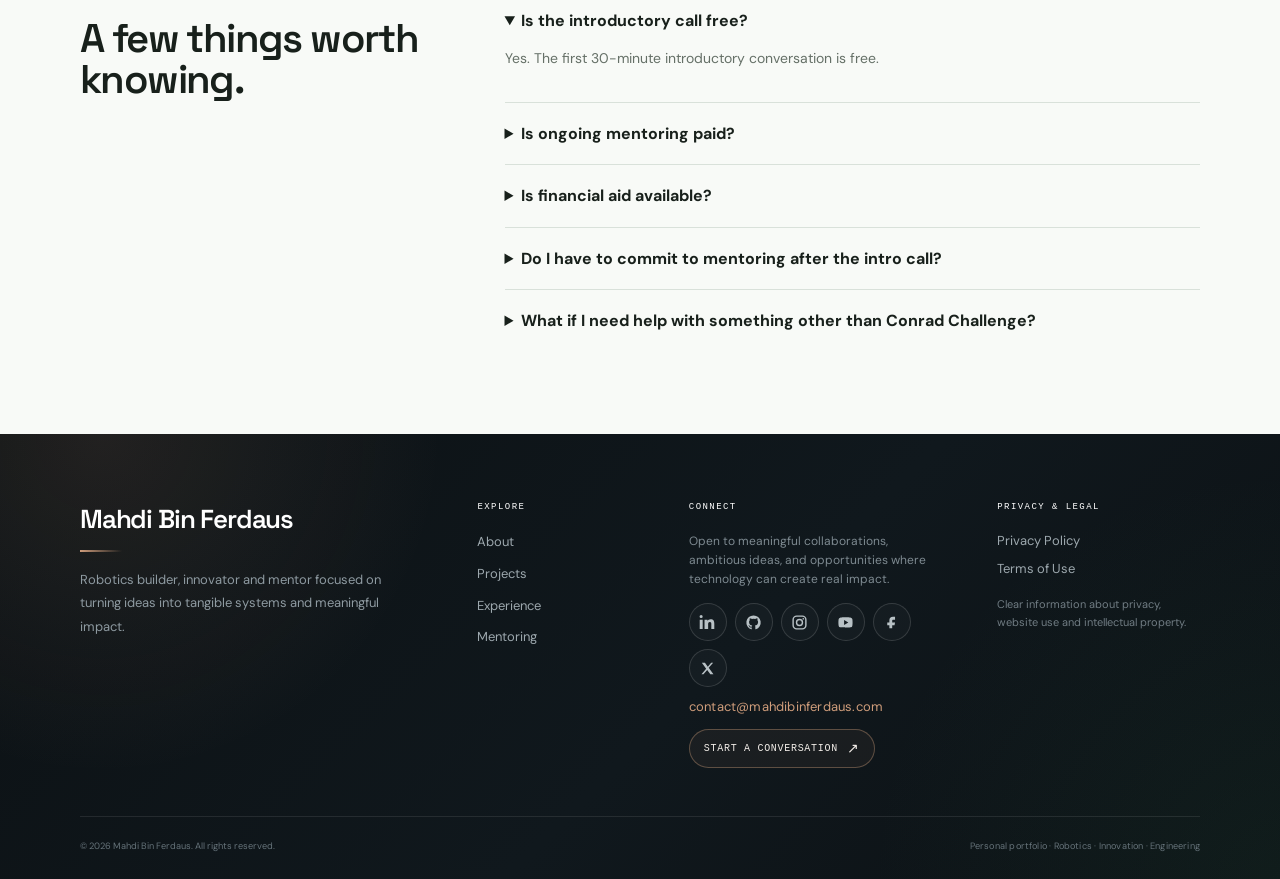
==== commit 4b156308: "Enhance mentoring page with footer integration, theme toggle, and visual consistency" ====
--- a/mentoring/index.html
+++ b/mentoring/index.html
@@ -53,7 +53,51 @@
     border-radius: 12px;
     font-size: 15px;
 }
-  </style>
+  
+/* MAIN PORTFOLIO THEME + FOOTER SYNC */
+:root{--ease:cubic-bezier(.22,.61,.36,1)}
+body{transition:background .3s var(--ease),color .3s var(--ease)}
+.nav-actions{display:flex;align-items:center;gap:12px}
+.theme-toggle{display:inline-flex;align-items:center;gap:7px;padding:8px 12px;border:1px solid var(--line);border-radius:999px;background:rgba(255,255,255,.72);color:var(--ink);font:10px monospace;letter-spacing:.06em;text-transform:uppercase;transition:.3s var(--ease);cursor:pointer}
+.theme-toggle:hover{border-color:var(--signal);color:var(--signal);transform:translateY(-2px)}
+.theme-icon{font-size:16px;line-height:1}
+html[data-theme="dark"]{color-scheme:dark;--ink:#F2EEE9;--slate:#B8C0C2;--signal:#CF9D7B;--signal2:#E0B18F;--paper:#0C1519;--paper2:#162127;--line:#3A3534;--white:#162127;--shadow:0 18px 50px -20px rgba(0,0,0,.65)}
+html[data-theme="dark"] body{background:#0C1519;color:#F2EEE9}
+html[data-theme="dark"] .nav{background:rgba(12,21,25,.88)}
+html[data-theme="dark"] .hero{background:radial-gradient(circle at 80% 20%,rgba(207,157,123,.10) 0,transparent 38%),linear-gradient(135deg,#0C1519,#162127)}
+html[data-theme="dark"] .hero-card,html[data-theme="dark"] .card,html[data-theme="dark"] .aid,html[data-theme="dark"] .form-card,html[data-theme="dark"] .form-copy .callout{background:#162127}
+html[data-theme="dark"] .btn-ghost{background:#162127;color:var(--ink)}
+html[data-theme="dark"] .field input,html[data-theme="dark"] .field textarea{background:#0C1519;color:#F2EEE9}
+html[data-theme="dark"] .price-card{background:#3A3534}
+html[data-theme="dark"] .section.alt{background:#162127}
+html[data-theme="dark"] .theme-toggle{background:#162127}
+
+/* Footer — exact visual system from the main portfolio */
+.site-footer{position:relative;overflow:hidden;padding:0;background:linear-gradient(135deg,#0c1114 0%,#10181d 55%,#0c1114 100%);color:#aab4ba}
+.site-footer:before{content:'';position:absolute;inset:0;pointer-events:none;background:radial-gradient(circle at 8% 0%,rgba(207,157,123,.11),transparent 27%),radial-gradient(circle at 100% 100%,rgba(47,111,82,.12),transparent 30%)}
+.site-footer .wrap{position:relative;z-index:1}
+.footer-top{display:grid;grid-template-columns:1.7fr .8fr 1.25fr 1fr;gap:46px;padding:68px 0 48px}
+.site-footer .footer-brand{font:600 26px "Space Grotesk";letter-spacing:-.045em;color:#fff;margin:0}
+.footer-brand:after{content:'';display:block;width:42px;height:2px;margin-top:14px;background:linear-gradient(90deg,#CF9D7B,transparent)}
+.footer-intro{padding-right:14px}.footer-intro p{max-width:410px;margin:16px 0 0;color:#8e9aa1;font-size:13px;line-height:1.8}
+.footer-column{display:flex;flex-direction:column;align-items:flex-start;gap:11px}
+.footer-label{margin-bottom:9px;color:#fff;font:9px monospace;letter-spacing:.16em;text-transform:uppercase}
+.footer-column>a,.footer-link-btn{padding:0;color:#9da8ae;font-size:13px;text-decoration:none;text-align:left;background:none;border:0;cursor:pointer;font-family:inherit;transition:color .25s,transform .25s}
+.footer-column>a:hover,.footer-link-btn:hover{color:#fff;transform:translateX(3px)}
+.footer-connect-copy{font-size:12px;line-height:1.6;color:#7e8a91;margin:0 0 3px;max-width:270px}
+.footer-socials{display:flex;gap:8px;flex-wrap:wrap}.footer-socials-primary{display:flex;align-items:center;gap:8px;flex-wrap:wrap}.footer-socials-primary #footerSocials{display:flex;gap:8px;flex-wrap:wrap}
+.footer-socials-primary a,.footer-socials-primary #footerSocials a{width:38px;height:38px;display:grid;place-items:center;border:1px solid rgba(255,255,255,.14);border-radius:50%;color:#b8c1c5;background:rgba(255,255,255,.025);transition:.3s var(--ease)}
+.footer-socials-primary a:hover,.footer-socials-primary #footerSocials a:hover{border-color:#CF9D7B;color:#CF9D7B;background:rgba(207,157,123,.08);transform:translateY(-3px)}
+.footer-socials-primary svg{width:17px;height:17px}
+.footer-email{font:11px monospace;letter-spacing:.015em;color:#CF9D7B!important;padding:3px 0;text-decoration:none;word-break:break-word}.footer-email:hover{color:#f1c4a4!important;transform:none!important}
+.footer-action{margin-top:3px;display:inline-flex;align-items:center;gap:9px;padding:10px 14px;border:1px solid rgba(207,157,123,.38);border-radius:999px;background:rgba(207,157,123,.06);color:#f3eee9;font:10px monospace;letter-spacing:.07em;text-transform:uppercase;transition:.3s var(--ease);cursor:pointer}.footer-action span{font-size:14px;transition:transform .25s}.footer-action:hover{border-color:#CF9D7B;color:#CF9D7B;background:rgba(207,157,123,.12);transform:translateY(-2px)}.footer-action:hover span{transform:translate(2px,-2px)}
+.footer-legal{padding-left:4px}.footer-legal-note{font-size:11px;line-height:1.6;color:#707c83;margin:8px 0 0;max-width:220px}
+.footer-bottom{display:flex;justify-content:space-between;gap:20px;padding:22px 0 26px;border-top:1px solid rgba(255,255,255,.09);font-size:11px;color:#66737a}.footer-bottom small:last-child{letter-spacing:.02em}
+html[data-theme="dark"] .site-footer{background:linear-gradient(135deg,#091116,#0C1519 58%,#10191d)}
+.legal-modal{position:fixed;inset:0;display:none;align-items:center;justify-content:center;padding:24px;background:rgba(0,0,0,.62);z-index:1000}.legal-modal.show{display:flex}.legal-box{position:relative;width:min(680px,100%);max-height:82vh;overflow:auto;background:var(--white);color:var(--ink);border:1px solid var(--line);border-radius:20px;padding:34px;box-shadow:var(--shadow)}.legal-box h2{font:600 32px "Space Grotesk";margin:0 0 16px}.legal-box p{color:var(--slate);font-size:14px}.legal-close{position:absolute;right:14px;top:12px;width:36px;height:36px;border:1px solid var(--line);border-radius:50%;background:transparent;color:var(--ink);font-size:22px;cursor:pointer}
+@media(max-width:950px){.footer-top{grid-template-columns:1.3fr 1fr 1.15fr;gap:34px}.footer-intro{grid-column:1/-1;padding-right:0}.footer-intro p{max-width:600px}.footer-legal{padding-left:0}}
+@media(max-width:650px){.theme-text{display:none}.theme-toggle{padding:8px 10px}.footer-top{grid-template-columns:1fr;gap:30px;padding:50px 0 32px}.footer-intro{grid-column:auto}.site-footer .footer-brand{font-size:24px}.footer-column{gap:9px}.footer-bottom{padding:17px 0 22px;flex-direction:column}.footer-bottom small:last-child{margin-top:8px}.footer-socials-primary a,.footer-socials-primary #footerSocials a{width:36px;height:36px}}
+</style>
  </head>
  <body>
   <header>
@@ -61,9 +105,10 @@
     <a class="brand" href="/">
      Mahdi Bin Ferdaus
     </a>
-    <a href="/">
-     &larr; Back to portfolio
-    </a>
+    <div class="nav-actions">
+     <a href="/">&larr; Back to portfolio</a>
+     <button aria-label="Toggle dark mode" class="theme-toggle" id="themeToggle" title="Toggle theme"><span class="theme-icon">◐</span><span class="theme-text">Theme</span></button>
+    </div>
    </div>
   </header>
   <main>
@@ -150,9 +195,6 @@
      </div>
      <div class="cards">
       <article class="card">
-       <span class="num">
-        01
-       </span>
        <h3>
         Project development
        </h3>
@@ -161,9 +203,6 @@
        </p>
       </article>
       <article class="card">
-       <span class="num">
-        02
-       </span>
        <h3>
         Pitch &amp; storytelling
        </h3>
@@ -172,9 +211,6 @@
        </p>
       </article>
       <article class="card">
-       <span class="num">
-        03
-       </span>
        <h3>
         Competition strategy
        </h3>
@@ -197,9 +233,6 @@
      </div>
      <div class="process">
       <div class="step">
-       <b>
-        01
-       </b>
        <h3>
         Tell me about it
        </h3>
@@ -208,9 +241,6 @@
        </p>
       </div>
       <div class="step">
-       <b>
-        02
-       </b>
        <h3>
         I review
        </h3>
@@ -219,9 +249,6 @@
        </p>
       </div>
       <div class="step">
-       <b>
-        03
-       </b>
        <h3>
         Book your call
        </h3>
@@ -230,9 +257,6 @@
        </p>
       </div>
       <div class="step">
-       <b>
-        04
-       </b>
        <h3>
         Decide together
        </h3>
@@ -428,8 +452,36 @@
      </div>
     </div>
    </section>
-  </main>
-  <script>
+  </main><footer class="site-footer">
+   <div class="wrap footer-top">
+    <div class="footer-intro">
+     <div class="footer-brand">Mahdi Bin Ferdaus</div>
+     <p>Robotics builder, innovator and mentor focused on turning ideas into tangible systems and meaningful impact.</p>
+    </div>
+    <div class="footer-column">
+     <span class="footer-label">Explore</span>
+     <a href="/#about">About</a><a href="/#projects">Projects</a><a href="/#experience">Experience</a><a href="/mentoring/">Mentoring</a>
+    </div>
+    <div class="footer-column footer-connect">
+     <span class="footer-label">Connect</span>
+     <p class="footer-connect-copy">Open to meaningful collaborations, ambitious ideas, and opportunities where technology can create real impact.</p>
+     <div class="footer-socials footer-socials-primary"><div id="footerSocials"></div></div>
+     <a class="footer-email" href="mailto:contact@mahdibinferdaus.com">contact@mahdibinferdaus.com</a>
+     <button class="footer-action" id="footerContact" type="button">Start a conversation <span aria-hidden="true">↗</span></button>
+    </div>
+    <div class="footer-column footer-legal">
+     <span class="footer-label">Privacy &amp; Legal</span>
+     <button class="footer-link-btn" id="privacyLink" type="button">Privacy Policy</button>
+     <button class="footer-link-btn" id="termsLink" type="button">Terms of Use</button>
+     <p class="footer-legal-note">Clear information about privacy, website use and intellectual property.</p>
+    </div>
+   </div>
+   <div class="wrap footer-bottom">
+    <small>© <span id="copyrightYear"></span> Mahdi Bin Ferdaus. All rights reserved.</small>
+    <small>Personal portfolio · Robotics · Innovation · Engineering</small>
+   </div>
+  </footer>
+  <div class="legal-modal" id="legalModal"><div class="legal-box"><button class="legal-close" id="legalClose">×</button><div id="legalContent"></div></div></div><script>
    const FORM_ENDPOINT =
     "https://formspree.io/f/xqpzdavw";
 
@@ -486,6 +538,54 @@
             "Send request & continue to booking ↗";
     }
 });
-  </script>
+  
+// Theme preference: shared with the main portfolio and saved locally.
+const themeToggle = document.getElementById('themeToggle');
+const savedTheme = localStorage.getItem('mbf-theme');
+const preferredTheme = savedTheme || (matchMedia('(prefers-color-scheme: dark)').matches ? 'dark' : 'light');
+document.documentElement.dataset.theme = preferredTheme;
+function updateThemeControl(){
+  const dark = document.documentElement.dataset.theme === 'dark';
+  themeToggle.setAttribute('aria-label', dark ? 'Switch to light mode' : 'Switch to dark mode');
+  themeToggle.title = dark ? 'Switch to light mode' : 'Switch to dark mode';
+  themeToggle.querySelector('.theme-icon').textContent = dark ? '☀' : '◐';
+}
+updateThemeControl();
+themeToggle.addEventListener('click',()=>{
+  const next = document.documentElement.dataset.theme === 'dark' ? 'light' : 'dark';
+  document.documentElement.dataset.theme = next;
+  localStorage.setItem('mbf-theme',next);
+  updateThemeControl();
+});
+const legalModal=document.getElementById("legalModal"), legalContent=document.getElementById("legalContent");
+document.getElementById("privacyLink").onclick=e=>{e.preventDefault();legalContent.innerHTML="<h2>Privacy Policy</h2><p>This mentoring page collects only the information you voluntarily submit through the request form to review your mentoring request and communicate with you.</p><p>Your information is not sold. Form processing may use trusted third-party services such as Formspree and Calendly. Basic preferences such as your selected theme may be stored locally in your browser.</p>";legalModal.classList.add("show")};
+document.getElementById("termsLink").onclick=e=>{e.preventDefault();legalContent.innerHTML="<h2>Terms of Use</h2><p>This website and its content are provided for informational and mentoring purposes. Mentoring availability, scope, and any paid arrangement are discussed individually and are not guaranteed by submitting a request.</p><p>Website content may not be reproduced or redistributed without permission. External services are governed by their own terms.</p>";legalModal.classList.add("show")};
+document.getElementById("legalClose").onclick=()=>legalModal.classList.remove("show");
+legalModal.onclick=e=>{if(e.target===legalModal)legalModal.classList.remove("show")};
+document.getElementById("footerContact").onclick=()=>document.getElementById("request").scrollIntoView({behavior:"smooth"});
+document.getElementById("copyrightYear").textContent = new Date().getFullYear();
+
+const socialItems=[
+["LinkedIn","https://www.linkedin.com/in/mahdibinferdaus/"],
+["GitHub","https://github.com/mahdibinferdaus"],
+["Instagram","https://www.instagram.com/mahdibinferdaus/"],
+["YouTube","https://www.youtube.com/@MahdiTheTechGuy"],
+["Facebook","https://www.facebook.com/mahdibinferdaus"],
+["X","https://x.com/mahdibinferdaus"]
+];
+function socialIcon(name){
+ const icons={
+ LinkedIn:`<svg viewBox="0 0 24 24" aria-hidden="true"><path fill="currentColor" d="M5.2 3.6A2.2 2.2 0 1 1 .8 3.6a2.2 2.2 0 0 1 4.4 0ZM1 8h4.2v13H1V8Zm6.8 0H12v1.8h.1c.6-1.1 2-2.3 4.2-2.3 4.5 0 5.3 2.8 5.3 6.4V21h-4.2v-6.3c0-1.5 0-3.4-2.1-3.4s-2.4 1.6-2.4 3.3V21H7.8V8Z"/></svg>`,
+ Instagram:`<svg viewBox="0 0 24 24" aria-hidden="true"><rect x="3" y="3" width="18" height="18" rx="5" fill="none" stroke="currentColor" stroke-width="2"/><circle cx="12" cy="12" r="4.2" fill="none" stroke="currentColor" stroke-width="2"/><circle cx="17.4" cy="6.7" r="1.2" fill="currentColor"/></svg>`,
+ Facebook:`<svg viewBox="0 0 24 24" aria-hidden="true"><path fill="currentColor" d="M14 8h3V4h-3c-3.3 0-5 2-5 5v3H6v4h3v4h4v-4h3.3l.7-4H13V9c0-.7.3-1 1-1Z"/></svg>`,
+ YouTube:`<svg viewBox="0 0 24 24" aria-hidden="true"><path fill="currentColor" d="M21.6 7.2a2.9 2.9 0 0 0-2-2C17.8 4.7 12 4.7 12 4.7s-5.8 0-7.6.5a2.9 2.9 0 0 0-2 2C2 9 2 12 2 12s0 3 .4 4.8a2.9 2.9 0 0 0 2 2c1.8.5 7.6.5 7.6.5s5.8 0 7.6-.5a2.9 2.9 0 0 0 2-2C22 15 22 12 22 12s0-3-.4-4.8ZM10 15.5v-7l6 3.5-6 3.5Z"/></svg>`,
+ X:`<svg viewBox="0 0 24 24" aria-hidden="true"><path fill="currentColor" d="M4 4h4.4l4 5.5L17.2 4H20l-6.3 7.1L20.4 20H16l-4.4-6-5.3 6H3.5l6.6-7.5L4 4Z"/></svg>`,
+ GitHub:`<svg viewBox="0 0 24 24" aria-hidden="true"><path fill="currentColor" d="M12 2a10 10 0 0 0-3.2 19.5c.5.1.7-.2.7-.5v-1.9c-2.8.6-3.4-1.2-3.4-1.2-.5-1.2-1.1-1.5-1.1-1.5-.9-.6.1-.6.1-.6 1 0 1.5 1 1.5 1 .9 1.5 2.4 1.1 3 .8.1-.7.3-1.1.6-1.4-2.2-.2-4.5-1.1-4.5-4.8 0-1.1.4-2 1-2.7-.1-.2-.4-1.3.1-2.7 0 0 .8-.3 2.8 1a9.5 9.5 0 0 1 5 0c2-1.3 2.8-1 2.8-1 .5 1.4.2 2.5.1 2.7.6.7 1 1.6 1 2.7 0 3.7-2.3 4.6-4.5 4.8.3.3.6.9.6 1.8V21c0 .3.2.6.7.5A10 10 0 0 0 12 2Z"/></svg>`
+ }; return icons[name]||name.slice(0,2);
+}
+document.getElementById("footerSocials").innerHTML=socialItems.map(([n,u])=>`<a href="${u}" target="_blank" rel="noopener" aria-label="${n}" title="${n}">${socialIcon(n)}</a>`).join("");
+document.getElementById("copyrightYear").textContent=new Date().getFullYear();
+
+</script>
  </body>
 </html>
